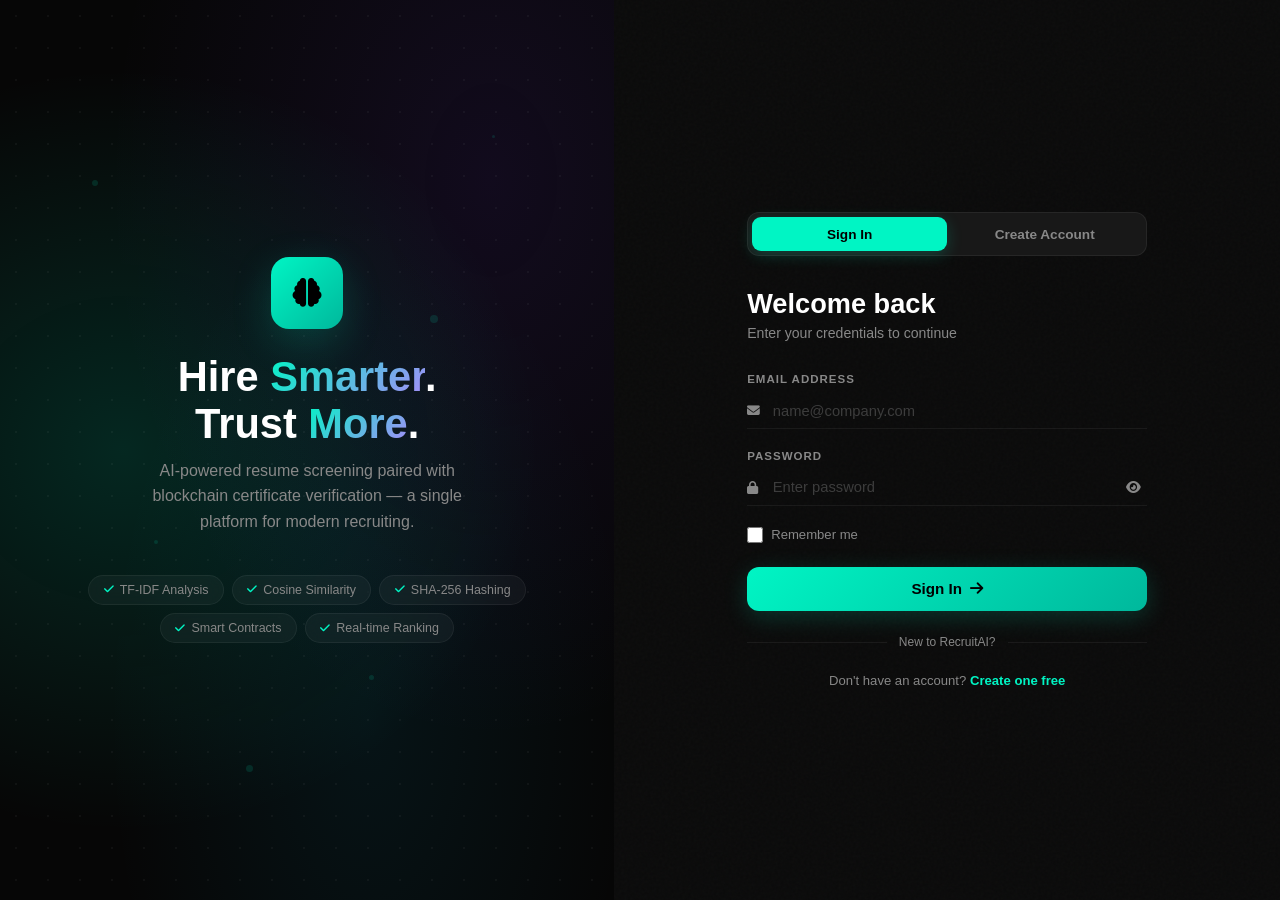
==== templates/auth.html @ cdf70558 "Initial commit" ====
<!DOCTYPE html>
<html lang="en">
<head>
  <meta charset="UTF-8"/>
  <meta name="viewport" content="width=device-width,initial-scale=1.0"/>
  <title>RecruitAI — Sign In</title>
  <link href="https://cdnjs.cloudflare.com/ajax/libs/font-awesome/6.5.1/css/all.min.css" rel="stylesheet"/>
  <link href="https://api.fontshare.com/v2/css?f[]=clash-display@400,500,600,700&f[]=satoshi@300,400,500,700&display=swap" rel="stylesheet"/>
  <style>
    *{margin:0;padding:0;box-sizing:border-box}
    :root{--bg:#0a0a0a;--bg2:#111;--surface:#181818;--accent:#00f5c4;--accent2:#00c49a;--accent-dim:rgba(0,245,196,.08);--text:#f0f0f0;--text2:#888;--danger:#ff4d4d;--border:rgba(255,255,255,.06)}
    html,body{height:100%;font-family:'Satoshi',sans-serif;background:var(--bg);color:var(--text)}

    /* ═══ LAYOUT ═══ */
    .auth-shell{display:flex;height:100vh;overflow:hidden}

    /* LEFT PANEL — branding / hero */
    .hero-panel{flex:0 0 48%;display:flex;align-items:center;justify-content:center;position:relative;overflow:hidden;background:#060606}
    @media(max-width:900px){.hero-panel{display:none}}

    /* Animated mesh gradient */
    .mesh{position:absolute;inset:0;background:
      radial-gradient(ellipse at 20% 50%,rgba(0,245,196,.14) 0%,transparent 60%),
      radial-gradient(ellipse at 80% 20%,rgba(124,58,237,.10) 0%,transparent 55%),
      radial-gradient(ellipse at 60% 80%,rgba(0,180,220,.08) 0%,transparent 50%);
      animation:meshShift 12s ease-in-out infinite alternate}
    @keyframes meshShift{0%{filter:hue-rotate(0deg)}100%{filter:hue-rotate(25deg)}}

    /* Grid dots */
    .hero-panel::before{content:'';position:absolute;inset:0;background-image:radial-gradient(rgba(255,255,255,.04) 1px,transparent 1px);background-size:32px 32px;z-index:1}

    /* Floating particles */
    .particle{position:absolute;border-radius:50%;background:var(--accent);opacity:.12;z-index:1;animation:floatP 8s ease-in-out infinite}
    .p1{width:6px;height:6px;top:20%;left:15%;animation-delay:0s;animation-duration:7s}
    .p2{width:4px;height:4px;top:60%;left:25%;animation-delay:1.5s;animation-duration:9s}
    .p3{width:8px;height:8px;top:35%;left:70%;animation-delay:3s;animation-duration:6s}
    .p4{width:5px;height:5px;top:75%;left:60%;animation-delay:2s;animation-duration:11s}
    .p5{width:3px;height:3px;top:15%;left:80%;animation-delay:4s;animation-duration:8s}
    .p6{width:7px;height:7px;top:85%;left:40%;animation-delay:1s;animation-duration:10s}
    @keyframes floatP{0%,100%{transform:translate(0,0)}25%{transform:translate(15px,-20px)}50%{transform:translate(-10px,-35px)}75%{transform:translate(20px,-15px)}}

    /* Hero content */
    .hero-content{position:relative;z-index:2;text-align:center;padding:3rem}
    .hero-logo{width:72px;height:72px;border-radius:18px;background:linear-gradient(135deg,var(--accent),#00b89c);display:inline-flex;align-items:center;justify-content:center;font-size:1.8rem;color:#000;margin-bottom:1.5rem;box-shadow:0 12px 40px rgba(0,245,196,.18)}
    .hero-content h1{font-family:'Clash Display',sans-serif;font-size:2.6rem;font-weight:700;line-height:1.15;color:#fff;margin-bottom:.6rem}
    .hero-content h1 span{background:linear-gradient(135deg,var(--accent),#a78bfa);-webkit-background-clip:text;-webkit-text-fill-color:transparent}
    .hero-content p{color:var(--text2);font-size:1rem;max-width:360px;margin:0 auto 2.5rem;line-height:1.6}

    /* Feature pills */
    .feature-pills{display:flex;flex-wrap:wrap;justify-content:center;gap:.5rem}
    .pill{display:inline-flex;align-items:center;gap:6px;padding:.45rem .9rem;border-radius:99px;background:rgba(255,255,255,.04);border:1px solid var(--border);color:var(--text2);font-size:.78rem;font-weight:500;backdrop-filter:blur(8px)}
    .pill i{color:var(--accent);font-size:.7rem}

    /* RIGHT PANEL — form */
    .form-panel{flex:1;display:flex;align-items:center;justify-content:center;position:relative;padding:2rem}

    /* Grain overlay */
    .form-panel::before{content:'';position:absolute;inset:0;opacity:.025;background-image:url("data:image/svg+xml,%3Csvg viewBox='0 0 256 256' xmlns='http://www.w3.org/2000/svg'%3E%3Cfilter id='noise'%3E%3CfeTurbulence type='fractalNoise' baseFrequency='0.9' numOctaves='4' stitchTiles='stitch'/%3E%3C/filter%3E%3Crect width='100%25' height='100%25' filter='url(%23noise)'/%3E%3C/svg%3E");pointer-events:none}

    .form-wrapper{width:100%;max-width:400px;position:relative;z-index:1}

    /* Mobile header */
    .mobile-brand{display:none;text-align:center;margin-bottom:2rem}
    .mobile-brand .hero-logo{width:48px;height:48px;font-size:1.2rem;margin-bottom:.8rem}
    .mobile-brand h2{font-family:'Clash Display',sans-serif;font-size:1.3rem;color:#fff}
    @media(max-width:900px){.mobile-brand{display:block}}

    /* Form header */
    .form-header{margin-bottom:2rem}
    .form-header h2{font-family:'Clash Display',sans-serif;font-size:1.7rem;font-weight:700;color:#fff;margin-bottom:.3rem}
    .form-header p{color:var(--text2);font-size:.88rem}

    /* Tabs */
    .auth-toggle{display:flex;gap:0;background:var(--surface);border-radius:12px;padding:4px;margin-bottom:2rem;border:1px solid var(--border)}
    .auth-toggle button{flex:1;padding:.6rem;border:none;border-radius:9px;background:transparent;color:var(--text2);font-family:'Satoshi',sans-serif;font-weight:600;font-size:.85rem;cursor:pointer;transition:all .25s}
    .auth-toggle button.active{background:var(--accent);color:#000;box-shadow:0 4px 16px rgba(0,245,196,.2)}

    /* Panels */
    .panel{display:none;animation:panelIn .3s ease}
    .panel.active{display:block}
    @keyframes panelIn{from{opacity:0;transform:translateY(8px)}to{opacity:1;transform:translateY(0)}}

    /* Form fields */
    .field{margin-bottom:1.3rem;position:relative}
    .field label{display:block;font-size:.72rem;font-weight:600;text-transform:uppercase;letter-spacing:1px;color:var(--text2);margin-bottom:.5rem}
    .input-box{position:relative;display:flex;align-items:center}
    .input-box i.icon{position:absolute;left:0;color:var(--text2);font-size:.8rem;transition:color .25s}
    .input-box input,.input-box select{width:100%;background:transparent;border:none;border-bottom:1.5px solid var(--border);padding:.6rem 0 .6rem 1.6rem;color:var(--text);font-family:'Satoshi',sans-serif;font-size:.92rem;outline:none;transition:border-color .3s}
    .input-box input::placeholder{color:rgba(255,255,255,.2)}
    .input-box input:focus,.input-box select:focus{border-bottom-color:var(--accent)}
    .input-box input:focus ~ i.icon,.input-box select:focus ~ i.icon{color:var(--accent)}
    .input-box select{-webkit-appearance:none;appearance:none;cursor:pointer}
    .input-box select option{background:var(--bg2);color:var(--text)}
    .pw-toggle{position:absolute;right:0;background:none;border:none;color:var(--text2);cursor:pointer;padding:6px;font-size:.82rem;transition:color .2s}
    .pw-toggle:hover{color:var(--accent)}

    /* Inline error */
    .field-err{font-size:.73rem;color:var(--danger);margin-top:.35rem;display:none;align-items:center;gap:4px}
    .field-err.show{display:flex}
    @keyframes shake{0%,100%{transform:translateX(0)}20%,60%{transform:translateX(-6px)}40%,80%{transform:translateX(6px)}}
    .field.error .input-box input{border-bottom-color:var(--danger);animation:shake .4s ease}

    /* Password strength */
    .pw-meter{display:flex;gap:3px;margin-top:.5rem}
    .pw-seg{flex:1;height:3px;border-radius:2px;background:rgba(255,255,255,.06);transition:background .3s}
    .pw-seg.weak{background:#ff4d4d}
    .pw-seg.med{background:#f5a623}
    .pw-seg.strong{background:var(--accent)}
    .pw-hint{font-size:.68rem;color:var(--text2);margin-top:3px}

    /* Remember me */
    .remember{display:flex;align-items:center;gap:8px;margin-bottom:1.5rem}
    .remember input[type="checkbox"]{width:16px;height:16px;accent-color:var(--accent);cursor:pointer}
    .remember label{font-size:.82rem;color:var(--text2);cursor:pointer}

    /* Submit */
    .btn-auth{width:100%;padding:.85rem;border:none;border-radius:12px;font-family:'Satoshi',sans-serif;font-weight:700;font-size:.95rem;cursor:pointer;position:relative;overflow:hidden;transition:all .3s;display:flex;align-items:center;justify-content:center;gap:8px}
    .btn-auth.primary{background:linear-gradient(135deg,var(--accent),#00b89c);color:#000;box-shadow:0 6px 24px rgba(0,245,196,.18)}
    .btn-auth.primary:hover{transform:translateY(-2px);box-shadow:0 10px 36px rgba(0,245,196,.28)}
    .btn-auth:disabled{opacity:.45;cursor:not-allowed;transform:none!important}

    /* Ripple */
    .btn-auth .ripple{position:absolute;border-radius:50%;background:rgba(255,255,255,.25);transform:scale(0);animation:rippleAnim .5s ease-out}
    @keyframes rippleAnim{to{transform:scale(4);opacity:0}}

    /* Spinner */
    .btn-spin{width:18px;height:18px;border:2.5px solid transparent;border-top-color:currentColor;border-radius:50%;animation:spin .6s linear infinite;display:none}
    @keyframes spin{to{transform:rotate(360deg)}}

    /* Form error banner */
    .form-alert{padding:.7rem 1rem;border-radius:10px;font-size:.82rem;display:none;align-items:center;gap:8px;margin-bottom:1.2rem}
    .form-alert.error{background:rgba(255,77,77,.08);border:1px solid rgba(255,77,77,.15);color:var(--danger)}
    .form-alert.show{display:flex}

    /* Divider */
    .divider{display:flex;align-items:center;gap:12px;margin:1.5rem 0;color:var(--text2);font-size:.75rem}
    .divider::before,.divider::after{content:'';flex:1;height:1px;background:var(--border)}

    /* Switch prompt */
    .switch-prompt{text-align:center;color:var(--text2);font-size:.82rem}
    .switch-prompt a{color:var(--accent);text-decoration:none;font-weight:600;cursor:pointer}
    .switch-prompt a:hover{text-decoration:underline}
  </style>
</head>
<body>

<div class="auth-shell">

  <!-- ═══ LEFT: HERO PANEL ═══ -->
  <div class="hero-panel">
    <div class="mesh"></div>
    <div class="particle p1"></div><div class="particle p2"></div><div class="particle p3"></div>
    <div class="particle p4"></div><div class="particle p5"></div><div class="particle p6"></div>

    <div class="hero-content">
      <div class="hero-logo"><i class="fas fa-brain"></i></div>
      <h1>Hire <span>Smarter</span>.<br/>Trust <span>More</span>.</h1>
      <p>AI-powered resume screening paired with blockchain certificate verification — a single platform for modern recruiting.</p>
      <div class="feature-pills">
        <span class="pill"><i class="fas fa-check"></i>TF-IDF Analysis</span>
        <span class="pill"><i class="fas fa-check"></i>Cosine Similarity</span>
        <span class="pill"><i class="fas fa-check"></i>SHA-256 Hashing</span>
        <span class="pill"><i class="fas fa-check"></i>Smart Contracts</span>
        <span class="pill"><i class="fas fa-check"></i>Real-time Ranking</span>
      </div>
    </div>
  </div>

  <!-- ═══ RIGHT: FORM PANEL ═══ -->
  <div class="form-panel">
    <div class="form-wrapper">

      <!-- Mobile-only brand -->
      <div class="mobile-brand">
        <div class="hero-logo"><i class="fas fa-brain"></i></div>
        <h2>RecruitAI</h2>
      </div>

      <!-- Tab toggle -->
      <div class="auth-toggle">
        <button class="active" onclick="switchPanel('login')">Sign In</button>
        <button onclick="switchPanel('register')">Create Account</button>
      </div>

      <!-- ── LOGIN ── -->
      <div class="panel active" id="pnl-login">
        <div class="form-header">
          <h2>Welcome back</h2>
          <p>Enter your credentials to continue</p>
        </div>
        <div class="form-alert error" id="loginAlert"><i class="fas fa-exclamation-circle"></i><span></span></div>
        <form onsubmit="doLogin(event)" autocomplete="on">
          <div class="field" id="fLoginEmail">
            <label>Email Address</label>
            <div class="input-box">
              <input type="email" id="loginEmail" placeholder="name@company.com" required autocomplete="email"/>
              <i class="icon fas fa-envelope"></i>
            </div>
            <div class="field-err" id="errLoginEmail"><i class="fas fa-exclamation-circle"></i><span></span></div>
          </div>
          <div class="field" id="fLoginPass">
            <label>Password</label>
            <div class="input-box">
              <input type="password" id="loginPass" placeholder="Enter password" required autocomplete="current-password"/>
              <i class="icon fas fa-lock"></i>
              <button type="button" class="pw-toggle" onclick="toggleVis('loginPass',this)"><i class="fas fa-eye"></i></button>
            </div>
          </div>
          <div class="remember">
            <input type="checkbox" id="rememberMe"/>
            <label for="rememberMe">Remember me</label>
          </div>
          <button type="submit" class="btn-auth primary" id="btnLogin" onclick="ripple(event)">
            <span class="btn-spin" id="spinLogin"></span>
            <span class="btn-label">Sign In</span>
            <i class="fas fa-arrow-right"></i>
          </button>
        </form>
        <div class="divider">New to RecruitAI?</div>
        <p class="switch-prompt">Don't have an account? <a onclick="switchPanel('register')">Create one free</a></p>
      </div>

      <!-- ── REGISTER ── -->
      <div class="panel" id="pnl-register">
        <div class="form-header">
          <h2>Create account</h2>
          <p>Start screening resumes in minutes</p>
        </div>
        <div class="form-alert error" id="regAlert"><i class="fas fa-exclamation-circle"></i><span></span></div>
        <form onsubmit="doRegister(event)" autocomplete="on">
          <div class="field" id="fRegName">
            <label>Full Name</label>
            <div class="input-box">
              <input type="text" id="regName" placeholder="John Doe" required autocomplete="name"/>
              <i class="icon fas fa-user"></i>
            </div>
          </div>
          <div class="field" id="fRegEmail">
            <label>Email Address</label>
            <div class="input-box">
              <input type="email" id="regEmail" placeholder="name@company.com" required autocomplete="email"/>
              <i class="icon fas fa-envelope"></i>
            </div>
            <div class="field-err" id="errRegEmail"><i class="fas fa-exclamation-circle"></i><span></span></div>
          </div>
          <div class="field" id="fRegRole">
            <label>Role</label>
            <div class="input-box">
              <select id="regRole">
                <option value="recruiter">Recruiter</option>
                <option value="hr_admin">HR Admin</option>
              </select>
              <i class="icon fas fa-briefcase"></i>
            </div>
          </div>
          <div class="field" id="fRegPass">
            <label>Password</label>
            <div class="input-box">
              <input type="password" id="regPass" placeholder="Min. 6 characters" required autocomplete="new-password" oninput="meterStrength(this.value)"/>
              <i class="icon fas fa-lock"></i>
              <button type="button" class="pw-toggle" onclick="toggleVis('regPass',this)"><i class="fas fa-eye"></i></button>
            </div>
            <div class="pw-meter"><div class="pw-seg" id="s1"></div><div class="pw-seg" id="s2"></div><div class="pw-seg" id="s3"></div><div class="pw-seg" id="s4"></div></div>
            <div class="pw-hint" id="pwHint"></div>
          </div>
          <div class="field" id="fRegPass2">
            <label>Confirm Password</label>
            <div class="input-box">
              <input type="password" id="regPass2" placeholder="Re-enter password" required autocomplete="new-password"/>
              <i class="icon fas fa-shield-alt"></i>
            </div>
            <div class="field-err" id="errRegPass2"><i class="fas fa-exclamation-circle"></i><span></span></div>
          </div>
          <button type="submit" class="btn-auth primary" id="btnReg" onclick="ripple(event)" style="margin-top:.5rem">
            <span class="btn-spin" id="spinReg"></span>
            <span class="btn-label">Create Account</span>
            <i class="fas fa-user-plus"></i>
          </button>
        </form>
        <div class="divider">Already registered?</div>
        <p class="switch-prompt">Have an account? <a onclick="switchPanel('login')">Sign in</a></p>
      </div>

    </div>
  </div>
</div>

<script>
/* ═══ Panel switch ═══ */
function switchPanel(t){
  document.querySelectorAll('.auth-toggle button').forEach((b,i)=>b.classList.toggle('active',i===(t==='login'?0:1)));
  document.querySelectorAll('.panel').forEach(p=>p.classList.remove('active'));
  document.getElementById('pnl-'+t).classList.add('active');
  hideAlerts();
}
function hideAlerts(){document.querySelectorAll('.form-alert').forEach(a=>{a.classList.remove('show');a.querySelector('span').textContent=''});document.querySelectorAll('.field').forEach(f=>f.classList.remove('error'));document.querySelectorAll('.field-err').forEach(e=>e.classList.remove('show'))}
function showAlert(id,msg){const el=document.getElementById(id);el.querySelector('span').textContent=msg;el.classList.add('show')}
function showFieldErr(fieldId,errId,msg){document.getElementById(fieldId).classList.add('error');const e=document.getElementById(errId);e.querySelector('span').textContent=msg;e.classList.add('show')}

/* ═══ Password visibility ═══ */
function toggleVis(id,btn){const inp=document.getElementById(id);const show=inp.type==='password';inp.type=show?'text':'password';btn.querySelector('i').className=show?'fas fa-eye-slash':'fas fa-eye'}

/* ═══ Strength meter ═══ */
function meterStrength(v){
  const segs=[document.getElementById('s1'),document.getElementById('s2'),document.getElementById('s3'),document.getElementById('s4')];
  const hint=document.getElementById('pwHint');
  segs.forEach(s=>s.className='pw-seg');hint.textContent='';
  if(!v)return;
  let sc=0;if(v.length>=6)sc++;if(v.length>=10)sc++;if(/[A-Z]/.test(v)&&/[a-z]/.test(v))sc++;if(/\d/.test(v)&&/[^a-zA-Z0-9]/.test(v))sc++;
  const labels=['','Weak','Fair','Good','Strong'],cls=['','weak','med','strong','strong'];
  for(let i=0;i<sc;i++)segs[i].classList.add(cls[sc]);
  hint.textContent=labels[sc];
}

/* ═══ Ripple effect ═══ */
function ripple(e){
  const btn=e.currentTarget;const circle=document.createElement('span');
  circle.className='ripple';const r=btn.getBoundingClientRect();
  const size=Math.max(r.width,r.height);circle.style.width=circle.style.height=size+'px';
  circle.style.left=(e.clientX-r.left-size/2)+'px';circle.style.top=(e.clientY-r.top-size/2)+'px';
  btn.appendChild(circle);setTimeout(()=>circle.remove(),600);
}

/* ═══ Login ═══ */
async function doLogin(e){
  e.preventDefault();hideAlerts();
  const email=document.getElementById('loginEmail').value.trim();
  const pass=document.getElementById('loginPass').value;
  if(!email){showFieldErr('fLoginEmail','errLoginEmail','Email is required');return}
  const btn=document.getElementById('btnLogin');const sp=document.getElementById('spinLogin');
  btn.disabled=true;sp.style.display='inline-block';
  try{
    const r=await fetch('/login',{method:'POST',headers:{'Content-Type':'application/json'},body:JSON.stringify({email,password:pass})});
    const d=await r.json();
    if(!r.ok){showAlert('loginAlert',d.error||'Invalid credentials');return}
    document.querySelector('.auth-shell').style.transition='opacity .4s';
    document.querySelector('.auth-shell').style.opacity='0';
    setTimeout(()=>{window.location.href='/'},350);
  }catch(err){showAlert('loginAlert','Network error — please try again')}
  finally{btn.disabled=false;sp.style.display='none'}
}

/* ═══ Register ═══ */
async function doRegister(e){
  e.preventDefault();hideAlerts();
  const name=document.getElementById('regName').value.trim();
  const email=document.getElementById('regEmail').value.trim();
  const pass=document.getElementById('regPass').value;
  const pass2=document.getElementById('regPass2').value;
  if(pass.length<6){showAlert('regAlert','Password must be at least 6 characters');return}
  if(pass!==pass2){showFieldErr('fRegPass2','errRegPass2','Passwords do not match');return}
  const btn=document.getElementById('btnReg');const sp=document.getElementById('spinReg');
  btn.disabled=true;sp.style.display='inline-block';
  try{
    const r=await fetch('/register',{method:'POST',headers:{'Content-Type':'application/json'},body:JSON.stringify({fullname:name,email,password:pass})});
    const d=await r.json();
    if(!r.ok){showAlert('regAlert',d.error||'Registration failed');return}
    document.querySelector('.auth-shell').style.transition='opacity .4s';
    document.querySelector('.auth-shell').style.opacity='0';
    setTimeout(()=>{window.location.href='/'},350);
  }catch(err){showAlert('regAlert','Network error — please try again')}
  finally{btn.disabled=false;sp.style.display='none'}
}
</script>
</body>
</html>
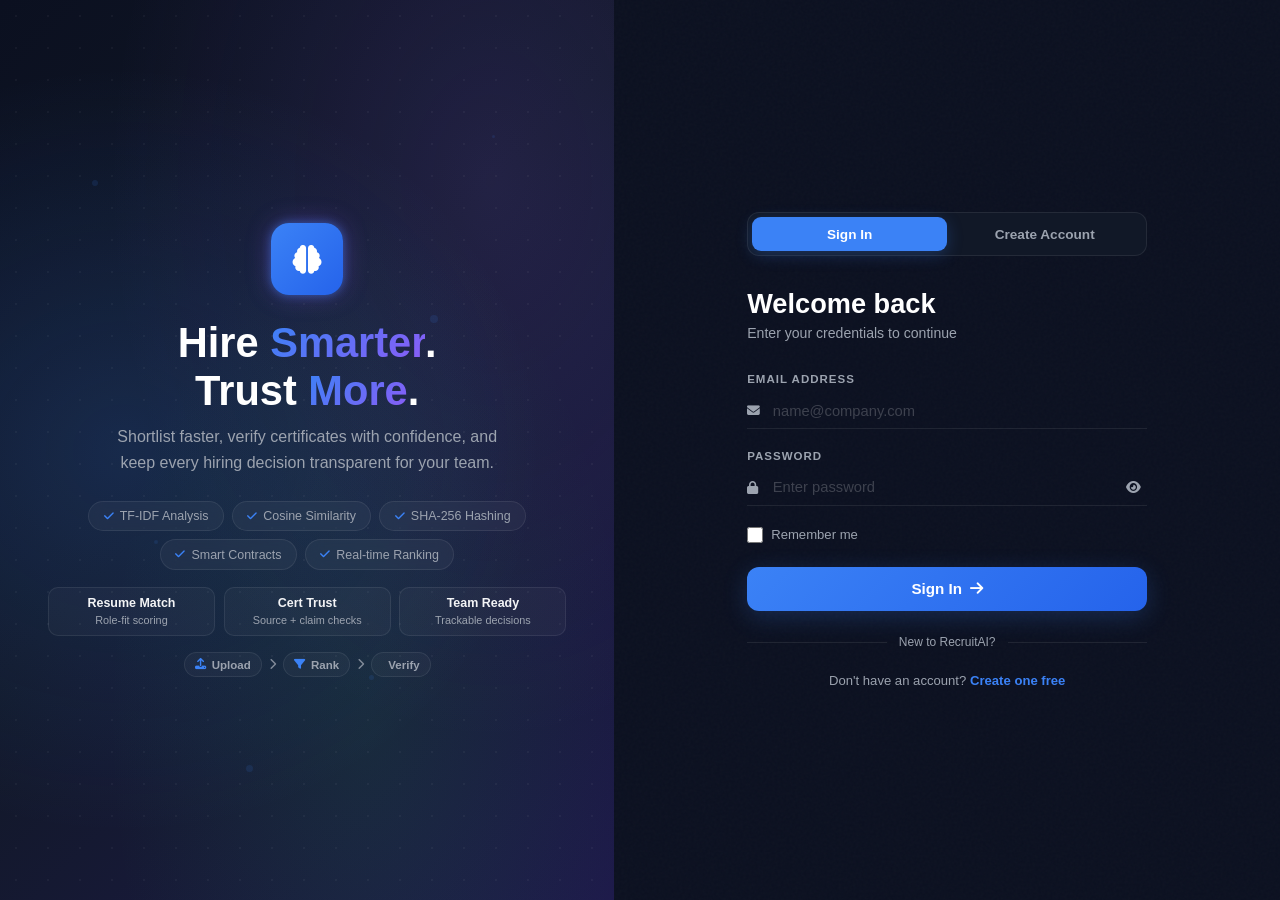
==== commit 4b4f962b: "UI, auth, dashboard and workflow updates" ====
--- a/templates/auth.html
+++ b/templates/auth.html
@@ -8,21 +8,21 @@
   <link href="https://api.fontshare.com/v2/css?f[]=clash-display@400,500,600,700&f[]=satoshi@300,400,500,700&display=swap" rel="stylesheet"/>
   <style>
     *{margin:0;padding:0;box-sizing:border-box}
-    :root{--bg:#0a0a0a;--bg2:#111;--surface:#181818;--accent:#00f5c4;--accent2:#00c49a;--accent-dim:rgba(0,245,196,.08);--text:#f0f0f0;--text2:#888;--danger:#ff4d4d;--border:rgba(255,255,255,.06)}
+    :root{--bg:#0B1020;--bg2:#111827;--surface:#111827;--accent:#3B82F6;--accent2:#8B5CF6;--accent-dim:rgba(59,130,246,.12);--text:#F3F4F6;--text2:#9CA3AF;--success:#22C55E;--warning:#F59E0B;--danger:#EF4444;--border:rgba(255,255,255,.08)}
     html,body{height:100%;font-family:'Satoshi',sans-serif;background:var(--bg);color:var(--text)}
 
     /* ═══ LAYOUT ═══ */
     .auth-shell{display:flex;height:100vh;overflow:hidden}
 
     /* LEFT PANEL — branding / hero */
-    .hero-panel{flex:0 0 48%;display:flex;align-items:center;justify-content:center;position:relative;overflow:hidden;background:#060606}
+    .hero-panel{flex:0 0 48%;display:flex;align-items:center;justify-content:center;position:relative;overflow:hidden;background:linear-gradient(135deg,#0B1020 0%,#111827 45%,#1E1B4B 100%)}
     @media(max-width:900px){.hero-panel{display:none}}
 
     /* Animated mesh gradient */
     .mesh{position:absolute;inset:0;background:
-      radial-gradient(ellipse at 20% 50%,rgba(0,245,196,.14) 0%,transparent 60%),
-      radial-gradient(ellipse at 80% 20%,rgba(124,58,237,.10) 0%,transparent 55%),
-      radial-gradient(ellipse at 60% 80%,rgba(0,180,220,.08) 0%,transparent 50%);
+      radial-gradient(ellipse at 20% 50%,rgba(59,130,246,.18) 0%,transparent 60%),
+      radial-gradient(ellipse at 80% 20%,rgba(139,92,246,.14) 0%,transparent 55%),
+      radial-gradient(ellipse at 60% 80%,rgba(34,197,94,.10) 0%,transparent 50%);
       animation:meshShift 12s ease-in-out infinite alternate}
     @keyframes meshShift{0%{filter:hue-rotate(0deg)}100%{filter:hue-rotate(25deg)}}
 
@@ -41,16 +41,27 @@
 
     /* Hero content */
     .hero-content{position:relative;z-index:2;text-align:center;padding:3rem}
-    .hero-logo{width:72px;height:72px;border-radius:18px;background:linear-gradient(135deg,var(--accent),#00b89c);display:inline-flex;align-items:center;justify-content:center;font-size:1.8rem;color:#000;margin-bottom:1.5rem;box-shadow:0 12px 40px rgba(0,245,196,.18)}
+    .hero-logo{width:72px;height:72px;border-radius:18px;background:linear-gradient(135deg,var(--accent),#2563EB);display:inline-flex;align-items:center;justify-content:center;font-size:1.8rem;color:#fff;margin-bottom:1.5rem;box-shadow:0 0 10px rgba(59,130,246,.5),0 0 25px rgba(139,92,246,.35)}
     .hero-content h1{font-family:'Clash Display',sans-serif;font-size:2.6rem;font-weight:700;line-height:1.15;color:#fff;margin-bottom:.6rem}
-    .hero-content h1 span{background:linear-gradient(135deg,var(--accent),#a78bfa);-webkit-background-clip:text;-webkit-text-fill-color:transparent}
-    .hero-content p{color:var(--text2);font-size:1rem;max-width:360px;margin:0 auto 2.5rem;line-height:1.6}
+    .hero-content h1 span{background:linear-gradient(135deg,var(--accent),var(--accent2));-webkit-background-clip:text;-webkit-text-fill-color:transparent}
+    .hero-content p{color:var(--text2);font-size:1rem;max-width:380px;margin:0 auto 1.6rem;line-height:1.6}
 
     /* Feature pills */
     .feature-pills{display:flex;flex-wrap:wrap;justify-content:center;gap:.5rem}
     .pill{display:inline-flex;align-items:center;gap:6px;padding:.45rem .9rem;border-radius:99px;background:rgba(255,255,255,.04);border:1px solid var(--border);color:var(--text2);font-size:.78rem;font-weight:500;backdrop-filter:blur(8px)}
     .pill i{color:var(--accent);font-size:.7rem}
 
+    /* Hero highlights */
+    .hero-highlights{display:grid;grid-template-columns:repeat(3,minmax(0,1fr));gap:.55rem;max-width:520px;margin:1.05rem auto 1rem}
+    .hl-card{padding:.55rem .5rem;border-radius:10px;background:rgba(255,255,255,.03);border:1px solid var(--border);text-align:center}
+    .hl-card b{display:block;color:var(--text);font-size:.78rem;line-height:1.2}
+    .hl-card span{display:block;color:var(--text2);font-size:.68rem;margin-top:3px}
+
+    .hero-flow{display:flex;align-items:center;justify-content:center;gap:.45rem;flex-wrap:wrap;margin:.35rem auto 0;max-width:560px}
+    .flow-step{display:inline-flex;align-items:center;gap:6px;padding:.34rem .62rem;border-radius:999px;background:rgba(255,255,255,.03);border:1px solid var(--border);color:var(--text2);font-size:.72rem;font-weight:600}
+    .flow-step i{color:var(--accent);font-size:.7rem}
+    .flow-arrow{font-size:.72rem;color:var(--text2);opacity:.8}
+
     /* RIGHT PANEL — form */
     .form-panel{flex:1;display:flex;align-items:center;justify-content:center;position:relative;padding:2rem}
 
@@ -63,7 +74,7 @@
     .mobile-brand{display:none;text-align:center;margin-bottom:2rem}
     .mobile-brand .hero-logo{width:48px;height:48px;font-size:1.2rem;margin-bottom:.8rem}
     .mobile-brand h2{font-family:'Clash Display',sans-serif;font-size:1.3rem;color:#fff}
-    @media(max-width:900px){.mobile-brand{display:block}}
+    @media(max-width:900px){.mobile-brand{display:block}.hero-highlights,.hero-flow{display:none}}
 
     /* Form header */
     .form-header{margin-bottom:2rem}
@@ -73,7 +84,7 @@
     /* Tabs */
     .auth-toggle{display:flex;gap:0;background:var(--surface);border-radius:12px;padding:4px;margin-bottom:2rem;border:1px solid var(--border)}
     .auth-toggle button{flex:1;padding:.6rem;border:none;border-radius:9px;background:transparent;color:var(--text2);font-family:'Satoshi',sans-serif;font-weight:600;font-size:.85rem;cursor:pointer;transition:all .25s}
-    .auth-toggle button.active{background:var(--accent);color:#000;box-shadow:0 4px 16px rgba(0,245,196,.2)}
+    .auth-toggle button.active{background:var(--accent);color:#fff;box-shadow:0 4px 16px rgba(59,130,246,.25)}
 
     /* Panels */
     .panel{display:none;animation:panelIn .3s ease}
@@ -103,9 +114,9 @@
     /* Password strength */
     .pw-meter{display:flex;gap:3px;margin-top:.5rem}
     .pw-seg{flex:1;height:3px;border-radius:2px;background:rgba(255,255,255,.06);transition:background .3s}
-    .pw-seg.weak{background:#ff4d4d}
-    .pw-seg.med{background:#f5a623}
-    .pw-seg.strong{background:var(--accent)}
+    .pw-seg.weak{background:var(--danger)}
+    .pw-seg.med{background:var(--warning)}
+    .pw-seg.strong{background:var(--success)}
     .pw-hint{font-size:.68rem;color:var(--text2);margin-top:3px}
 
     /* Remember me */
@@ -115,8 +126,8 @@
 
     /* Submit */
     .btn-auth{width:100%;padding:.85rem;border:none;border-radius:12px;font-family:'Satoshi',sans-serif;font-weight:700;font-size:.95rem;cursor:pointer;position:relative;overflow:hidden;transition:all .3s;display:flex;align-items:center;justify-content:center;gap:8px}
-    .btn-auth.primary{background:linear-gradient(135deg,var(--accent),#00b89c);color:#000;box-shadow:0 6px 24px rgba(0,245,196,.18)}
-    .btn-auth.primary:hover{transform:translateY(-2px);box-shadow:0 10px 36px rgba(0,245,196,.28)}
+    .btn-auth.primary{background:linear-gradient(135deg,var(--accent),#2563EB);color:#fff;box-shadow:0 6px 24px rgba(59,130,246,.22)}
+    .btn-auth.primary:hover{transform:translateY(-2px);box-shadow:0 10px 36px rgba(59,130,246,.34)}
     .btn-auth:disabled{opacity:.45;cursor:not-allowed;transform:none!important}
 
     /* Ripple */
@@ -129,7 +140,7 @@
 
     /* Form error banner */
     .form-alert{padding:.7rem 1rem;border-radius:10px;font-size:.82rem;display:none;align-items:center;gap:8px;margin-bottom:1.2rem}
-    .form-alert.error{background:rgba(255,77,77,.08);border:1px solid rgba(255,77,77,.15);color:var(--danger)}
+    .form-alert.error{background:rgba(239,68,68,.08);border:1px solid rgba(239,68,68,.16);color:var(--danger)}
     .form-alert.show{display:flex}
 
     /* Divider */
@@ -155,13 +166,25 @@
     <div class="hero-content">
       <div class="hero-logo"><i class="fas fa-brain"></i></div>
       <h1>Hire <span>Smarter</span>.<br/>Trust <span>More</span>.</h1>
-      <p>AI-powered resume screening paired with blockchain certificate verification — a single platform for modern recruiting.</p>
+      <p>Shortlist faster, verify certificates with confidence, and keep every hiring decision transparent for your team.</p>
       <div class="feature-pills">
         <span class="pill"><i class="fas fa-check"></i>TF-IDF Analysis</span>
         <span class="pill"><i class="fas fa-check"></i>Cosine Similarity</span>
         <span class="pill"><i class="fas fa-check"></i>SHA-256 Hashing</span>
         <span class="pill"><i class="fas fa-check"></i>Smart Contracts</span>
         <span class="pill"><i class="fas fa-check"></i>Real-time Ranking</span>
+      </div>
+      <div class="hero-highlights">
+        <div class="hl-card"><b>Resume Match</b><span>Role-fit scoring</span></div>
+        <div class="hl-card"><b>Cert Trust</b><span>Source + claim checks</span></div>
+        <div class="hl-card"><b>Team Ready</b><span>Trackable decisions</span></div>
+      </div>
+      <div class="hero-flow">
+        <span class="flow-step"><i class="fas fa-upload"></i>Upload</span>
+        <span class="flow-arrow"><i class="fas fa-chevron-right"></i></span>
+        <span class="flow-step"><i class="fas fa-filter"></i>Rank</span>
+        <span class="flow-arrow"><i class="fas fa-chevron-right"></i></span>
+        <span class="flow-step"><i class="fas fa-shield-check"></i>Verify</span>
       </div>
     </div>
   </div>
